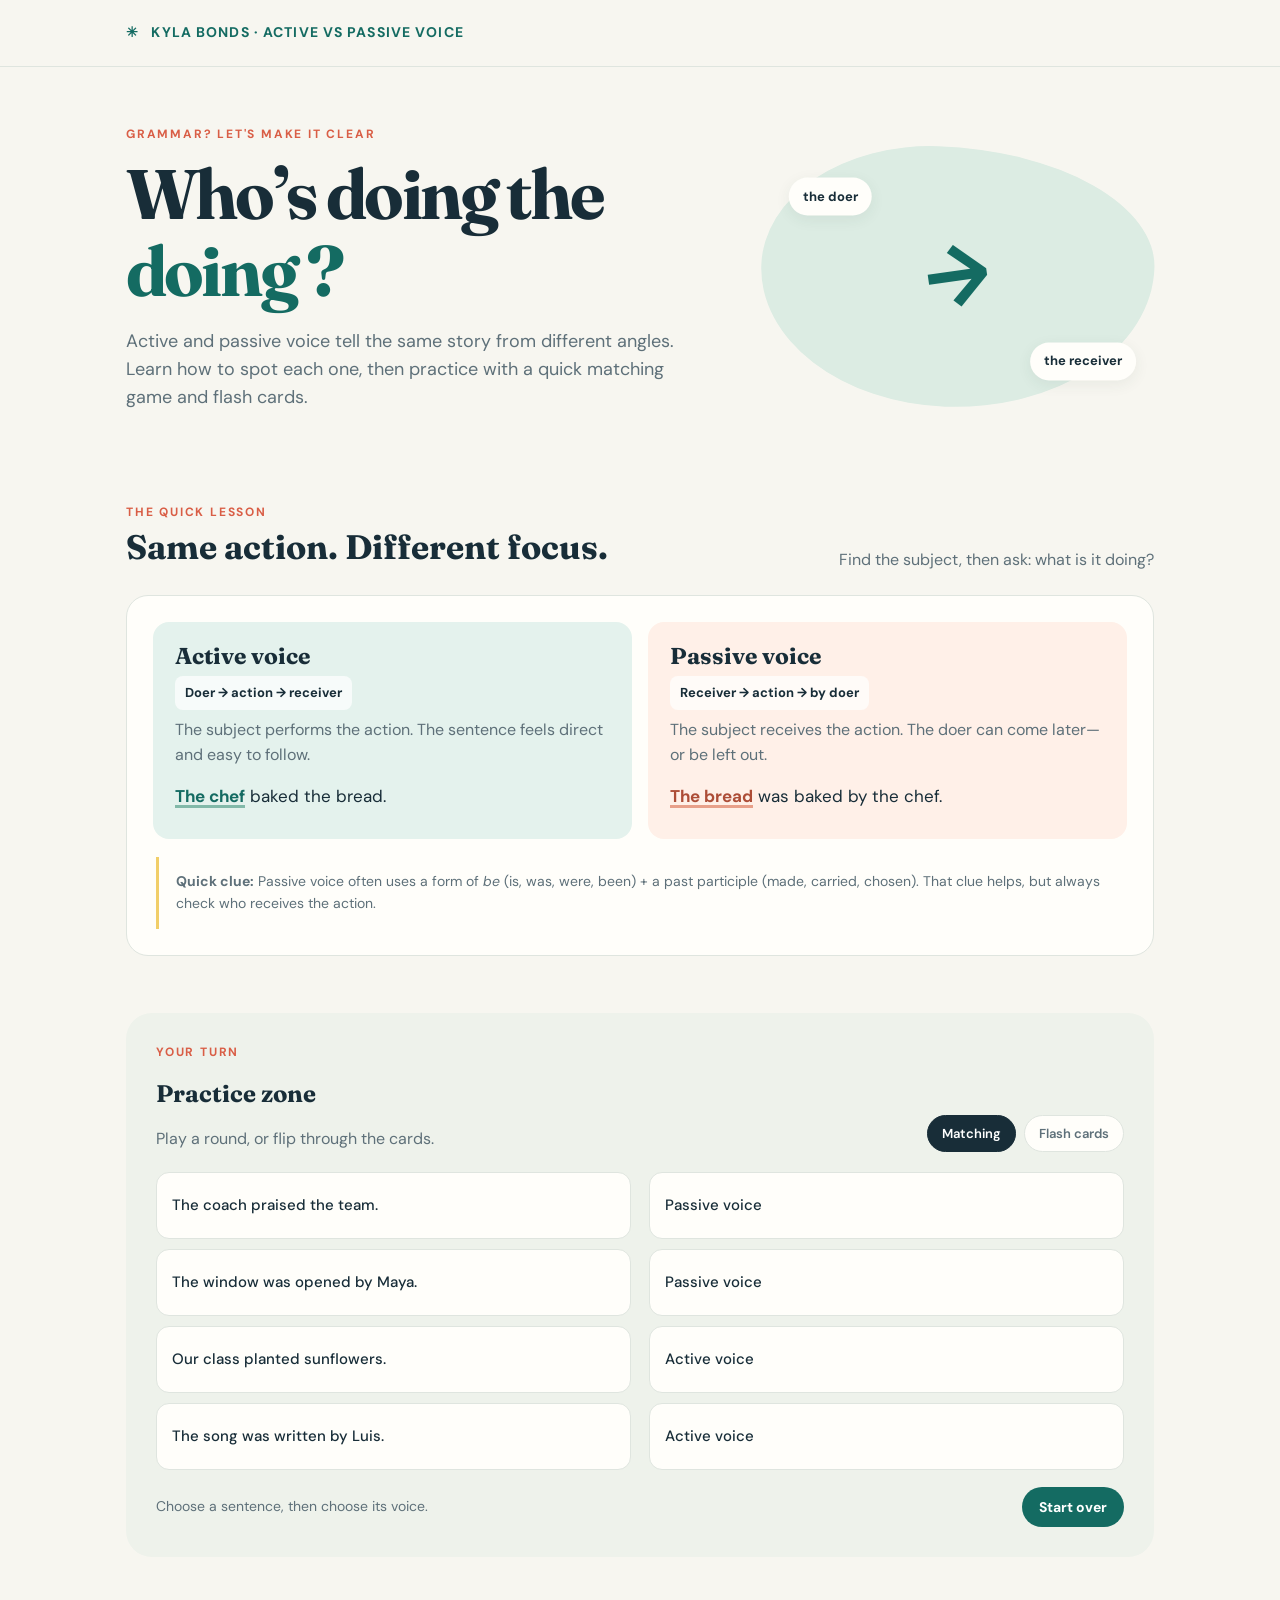
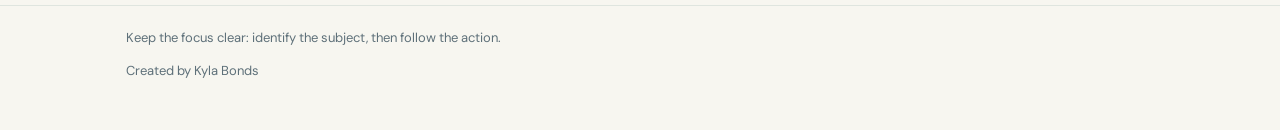
==== avpv/avpv.html @ d5891841 "we got it" ====
<!DOCTYPE html>
<html lang="en">

<head>
    <meta charset="UTF-8">
    <meta name="viewport" content="width=device-width, initial-scale=1">

    <title>Voice Lab — Active & Passive Voice</title>

    <link rel="stylesheet" href="style.css">
    <script src="script.js" defer></script>
</head>

<body>

    <!-- Header -->
    <header class="top">
        <div class="wrap">
            <div class="brand">
                ✳ &nbsp; Kyla Bonds · Active vs Passive Voice
            </div>
        </div>
    </header>

    <main class="wrap">

        <!-- Hero Section -->
        <section class="hero">

            <div>
                <div class="eyebrow">
                    Grammar? Let's make it clear
                </div>

                <h1>
                    Who’s doing the <em>doing ?</em>
                </h1>

                <p class="intro">
                    Active and passive voice tell the same story
                    from different angles. Learn how to spot each
                    one, then practice with a quick matching game
                    and flash cards.
                </p>
            </div>

            <div class="hero-art" aria-hidden="true">
                <span class="tag one">the doer</span>
                <span class="arrow">→</span>
                <span class="tag two">the receiver</span>
            </div>

        </section>


        <!-- Quick Lesson Section -->
        <section class="section" aria-labelledby="lesson-title">

            <div class="section-head">

                <div>
                    <div class="eyebrow">The quick lesson</div>

                    <h2 id="lesson-title">
                        Same action. Different focus.
                    </h2>
                </div>

                <p>
                    Find the subject, then ask: what is it doing?
                </p>

            </div>


            <div class="lesson">

                <div class="lesson-grid">

                    <!-- Active Voice -->
                    <article class="voice-card active">

                        <h3>Active voice</h3>

                        <span class="formula">
                            Doer → action → receiver
                        </span>

                        <p>
                            The subject performs the action.
                            The sentence feels direct and easy
                            to follow.
                        </p>

                        <p class="example">
                            <span class="actor">The chef</span>
                            baked the bread.
                        </p>

                    </article>


                    <!-- Passive Voice -->
                    <article class="voice-card passive">

                        <h3>Passive voice</h3>

                        <span class="formula">
                            Receiver → action → by doer
                        </span>

                        <p>
                            The subject receives the action.
                            The doer can come later—or be left out.
                        </p>

                        <p class="example">
                            <span class="receiver">The bread</span>
                            was baked by the chef.
                        </p>

                    </article>

                </div>


                <!-- Helpful Tip -->
                <div class="tip">
                    <strong>Quick clue:</strong>
                    Passive voice often uses a form of
                    <em>be</em> (is, was, were, been) +
                    a past participle (made, carried, chosen).
                    That clue helps, but always check who
                    receives the action.
                </div>

            </div>

        </section>


        <!-- Interactive Practice Section -->
        <section class="activity" aria-labelledby="practice-title">

            <div class="section-head">

                <div>
                    <div class="eyebrow">Your turn</div>

                    <h2 id="practice-title">
                        Practice zone
                    </h2>

                    <p>
                        Play a round, or flip through the cards.
                    </p>
                </div>


                <!-- Activity Tabs -->
                <div class="tabs" role="tablist">

                    <button
                        class="tab"
                        role="tab"
                        aria-selected="true"
                        aria-controls="matching"
                        id="matching-tab">

                        Matching

                    </button>

                    <button
                        class="tab"
                        role="tab"
                        aria-selected="false"
                        aria-controls="flashcards"
                        id="flashcards-tab">

                        Flash cards

                    </button>

                </div>

            </div>


            <!-- Matching Game -->
            <div
                id="matching"
                class="panel active"
                role="tabpanel"
                aria-labelledby="matching-tab">

                <div class="match-layout">

                    <div
                        class="match-col"
                        id="leftCards"
                        aria-label="Sentences">
                    </div>

                    <div
                        class="match-col"
                        id="rightCards"
                        aria-label="Voice types">
                    </div>

                </div>


                <div class="activity-foot">

                    <span id="matchStatus" aria-live="polite">
                        Choose a sentence, then choose its voice.
                    </span>

                    <button class="button" id="resetMatch">
                        Start over
                    </button>

                </div>

            </div>


            <!-- Flashcards -->
            <div
                id="flashcards"
                class="panel"
                role="tabpanel"
                aria-labelledby="flashcards-tab"
                hidden>

                <div class="flash-wrap">

                    <button
                        class="arrow-btn"
                        id="prevCard"
                        aria-label="Previous card">

                        ‹

                    </button>


                    <div
                        class="flashcard"
                        id="flashcard"
                        tabindex="0"
                        role="button"
                        aria-label="Flash card. Click to reveal answer.">

                    </div>


                    <button
                        class="arrow-btn"
                        id="nextCard"
                        aria-label="Next card">

                        ›

                    </button>

                </div>


                <!-- Flashcard Progress -->
                <div
                    class="progress"
                    role="progressbar"
                    aria-label="Flashcard progress"
                    aria-valuemin="0"
                    aria-valuemax="100">

                    <span id="progressBar"></span>

                </div>

                <p class="flash-foot" id="cardCount"></p>

            </div>

        </section>

    </main>


    <!-- Footer -->
    <footer class="footer">
        <div class="wrap">
            Keep the focus clear: identify the subject,
            then follow the action.

            <p>Created by Kyla Bonds</p>
        </div>
    </footer>

</body>
</html>
---- avpv/style.css ----
/* =========================================
   1. GOOGLE FONTS
========================================= */

@import url('https://fonts.googleapis.com/css2?family=DM+Sans:wght@400;500;600;700&family=Fraunces:opsz,wght@9..144,600;9..144,700&display=swap');


/* =========================================
   2. COLOR VARIABLES
========================================= */

:root {
    --ink: #182d38;
    --muted: #5e7079;

    --paper: #f7f6f0;
    --white: #fffefa;

    --teal: #146b62;
    --teal-light: #e4f2ed;

    --coral: #d95e46;
    --coral-light: #fff0e8;

    --line: #dfe5df;
    --yellow: #f1ce68;
}


/* =========================================
   3. GENERAL STYLES
========================================= */

* {
    box-sizing: border-box;
}

body {
    margin: 0;
    background: var(--paper);
    color: var(--ink);

    font-family: 'DM Sans', sans-serif;
    line-height: 1.55;
}

a {
    color: inherit;
}

.wrap {
    max-width: 1080px;
    margin: auto;
    padding: 0 26px;
}

h1,
h2,
h3 {
    font-family: 'Fraunces', Georgia, serif;
    line-height: 1.1;
}


/* =========================================
   4. HEADER
========================================= */

.top {
    padding: 22px 0;
    border-bottom: 1px solid var(--line);
}

.brand {
    color: var(--teal);

    font-size: 14px;
    font-weight: 700;
    letter-spacing: .08em;
    text-transform: uppercase;
}


/* =========================================
   5. HERO SECTION
========================================= */

.hero {
    padding: 58px 0 38px;

    display: grid;
    grid-template-columns: 1.2fr .8fr;
    gap: 45px;
    align-items: center;
}

.eyebrow {
    color: var(--coral);

    font-size: 12px;
    font-weight: 700;
    letter-spacing: .15em;
    text-transform: uppercase;
}

h1 {
    max-width: 650px;
    margin: 13px 0 18px;

    font-size: clamp(42px, 6vw, 70px);
    letter-spacing: -.04em;
}

h1 em {
    color: var(--teal);
    font-style: normal;
}

.intro {
    max-width: 580px;

    color: var(--muted);
    font-size: 18px;
}


/* Hero Graphic */

.hero-art {
    height: 260px;

    background: #dcece3;
    border-radius: 44% 56% 52% 48% / 48% 44% 56% 52%;

    display: grid;
    place-items: center;

    position: relative;
    transform: rotate(2deg);
}

.hero-art .arrow {
    color: var(--teal);
    font-size: 84px;
    font-weight: 700;

    transform: rotate(-10deg);
}

.hero-art .tag {
    position: absolute;

    padding: 9px 14px;

    background: var(--white);
    border-radius: 99px;

    font-size: 13px;
    font-weight: 700;

    box-shadow: 0 4px 15px #27423a12;
    transform: rotate(-2deg);
}

.tag.one {
    top: 35px;
    left: 25px;
}

.tag.two {
    right: 15px;
    bottom: 31px;
}


/* =========================================
   6. QUICK LESSON SECTION
========================================= */

.section {
    padding: 35px 0 52px;
}

.section-head {
    margin-bottom: 22px;

    display: flex;
    justify-content: space-between;
    align-items: end;
    gap: 20px;
}

.section h2 {
    margin: 7px 0;
    font-size: 34px;
}

.section-head p {
    margin: 0;
    color: var(--muted);
}


/* Lesson Container */

.lesson {
    padding: 26px;

    background: var(--white);
    border: 1px solid var(--line);
    border-radius: 22px;
}

.lesson-grid {
    display: grid;
    grid-template-columns: 1fr 1fr;
    gap: 16px;
}


/* Active and Passive Cards */

.voice-card {
    padding: 22px;
    border-radius: 16px;
}

.voice-card.active {
    background: var(--teal-light);
}

.voice-card.passive {
    background: var(--coral-light);
}

.voice-card h3 {
    margin: 0 0 7px;
    font-size: 23px;
}

.voice-card p {
    margin: 8px 0;
    color: var(--muted);
}

.formula {
    display: inline-block;

    padding: 7px 10px;

    background: #ffffffb8;
    border-radius: 8px;

    font-size: 13px;
    font-weight: 700;
}


/* Sentence Examples */

.example {
    margin-top: 15px !important;

    color: var(--ink) !important;
    font-size: 17px;
}

.actor {
    color: var(--teal);
    font-weight: 700;

    text-decoration: underline;
    text-decoration-color: #82b9a9;
    text-decoration-thickness: 3px;
    text-underline-offset: 3px;
}

.receiver {
    color: #ad4d37;
    font-weight: 700;

    text-decoration: underline;
    text-decoration-color: #e8a08a;
    text-decoration-thickness: 3px;
    text-underline-offset: 3px;
}


/* Quick Tip */

.tip {
    margin: 18px 3px 0;
    padding: 14px 17px;

    border-left: 3px solid var(--yellow);

    color: var(--muted);
    font-size: 14px;
}


/* =========================================
   7. PRACTICE ZONE
========================================= */

.activity {
    margin: 5px 0 48px;
    padding: 30px;

    background: #eef2eb;
    border-radius: 26px;
}

.activity .section-head {
    margin-bottom: 20px;
}


/* =========================================
   8. ACTIVITY TABS
========================================= */

.tabs {
    display: flex;
    gap: 8px;
}

.tab {
    padding: 9px 14px;

    background: var(--white);
    border: 1px solid var(--line);
    border-radius: 99px;

    color: var(--muted);
    font: 600 13px 'DM Sans', sans-serif;

    cursor: pointer;
}

.tab[aria-selected="true"] {
    background: var(--ink);
    border-color: var(--ink);
    color: white;
}


/* Activity Panels */

.panel {
    display: none;
}

.panel.active {
    display: block;
}


/* =========================================
   9. MATCHING GAME
========================================= */

.match-layout {
    display: grid;
    grid-template-columns: 1fr 1fr;
    gap: 18px;
}

.match-col {
    display: grid;
    gap: 10px;
}

.match-card {
    min-height: 67px;
    padding: 15px;

    background: var(--white);
    border: 1px solid var(--line);
    border-radius: 13px;

    color: var(--ink);
    text-align: left;
    font: 500 15px/1.4 'DM Sans', sans-serif;

    cursor: pointer;
    transition: .18s;
}

.match-card:hover {
    border-color: var(--teal);
    transform: translateY(-1px);
}

.match-card.selected {
    background: var(--teal-light);
    outline: 2px solid var(--teal);
}

.match-card.matched {
    background: #e2f1e9;
    border-color: #74b29d;
    cursor: default;
}

.match-card.wrong {
    animation: shake .25s;
}


/* Incorrect Match Animation */

@keyframes shake {
    25% {
        transform: translateX(-4px);
    }

    75% {
        transform: translateX(4px);
    }
}


/* Matching Game Footer */

.activity-foot {
    margin-top: 17px;

    display: flex;
    align-items: center;
    justify-content: space-between;

    color: var(--muted);
    font-size: 14px;
}


/* Buttons */

.button {
    padding: 11px 17px;

    background: var(--teal);
    border: 0;
    border-radius: 99px;

    color: white;
    font: 700 14px 'DM Sans', sans-serif;

    cursor: pointer;
}

.button:hover {
    background: #0d514b;
}


/* =========================================
   10. FLASHCARDS
========================================= */

.flash-wrap {
    max-width: 660px;
    margin: 0 auto;

    display: grid;
    grid-template-columns: 48px 1fr 48px;
    align-items: center;
    gap: 13px;
}


/* Previous and Next Buttons */

.arrow-btn {
    width: 44px;
    height: 44px;

    background: var(--white);
    border: 1px solid var(--line);
    border-radius: 50%;

    color: var(--ink);
    font-size: 20px;

    cursor: pointer;
}


/* Flashcard Design */

.flashcard {
    min-height: 205px;
    padding: 30px;

    background: var(--white);
    border: 1px solid var(--line);
    border-radius: 20px;

    display: flex;
    flex-direction: column;
    align-items: center;
    justify-content: center;

    text-align: center;
    cursor: pointer;

    box-shadow: 0 7px 25px #263b2e09;
}

.flashcard .small {
    color: var(--teal);

    font-size: 11px;
    font-weight: 700;
    letter-spacing: .15em;
    text-transform: uppercase;
}

.flashcard .phrase {
    margin: 16px 0;

    font: 600 27px/1.25 'Fraunces', Georgia, serif;
}

.flashcard .hint {
    color: var(--muted);
    font-size: 13px;
}

.flashcard.revealed {
    background: #e5f1e9;
}


/* Flashcard Progress Bar */

.progress {
    max-width: 600px;
    height: 5px;
    margin: 14px auto 0;

    background: #dce3db;
    border-radius: 9px;
    overflow: hidden;
}

.progress span {
    display: block;
    width: 0;
    height: 100%;

    background: var(--teal);
    transition: width .2s;
}

.flash-foot {
    margin: 13px 0 0;

    color: var(--muted);
    font-size: 13px;
    text-align: center;
}


/* =========================================
   11. FOOTER
========================================= */

.footer {
    padding: 22px 0 35px;

    border-top: 1px solid var(--line);

    color: var(--muted);
    font-size: 13px;
}


/* =========================================
   12. RESPONSIVE DESIGN
========================================= */

@media (max-width: 700px) {

    /* Hero */

    .hero {
        padding-top: 40px;

        grid-template-columns: 1fr;
        gap: 20px;
    }

    .hero-art {
        width: 85%;
        height: 170px;
        margin: 0 auto;
    }

    .hero-art .arrow {
        font-size: 60px;
    }


    /* Section Headings */

    .section-head {
        align-items: start;
        flex-direction: column;
    }


    /* Lesson and Matching */

    .lesson-grid,
    .match-layout {
        grid-template-columns: 1fr;
    }


    /* Practice Zone */

    .activity {
        padding: 22px 16px;
    }

    .tabs {
        width: 100%;
    }

    .tab {
        flex: 1;
    }

    .match-card {
        min-height: 58px;
    }


    /* Flashcards */

    .flash-wrap {
        grid-template-columns: 38px 1fr 38px;
        gap: 6px;
    }

    .arrow-btn {
        width: 36px;
        height: 36px;
    }

    .flashcard {
        min-height: 200px;
        padding: 20px;
    }

    .flashcard .phrase {
        font-size: 23px;
    }

}
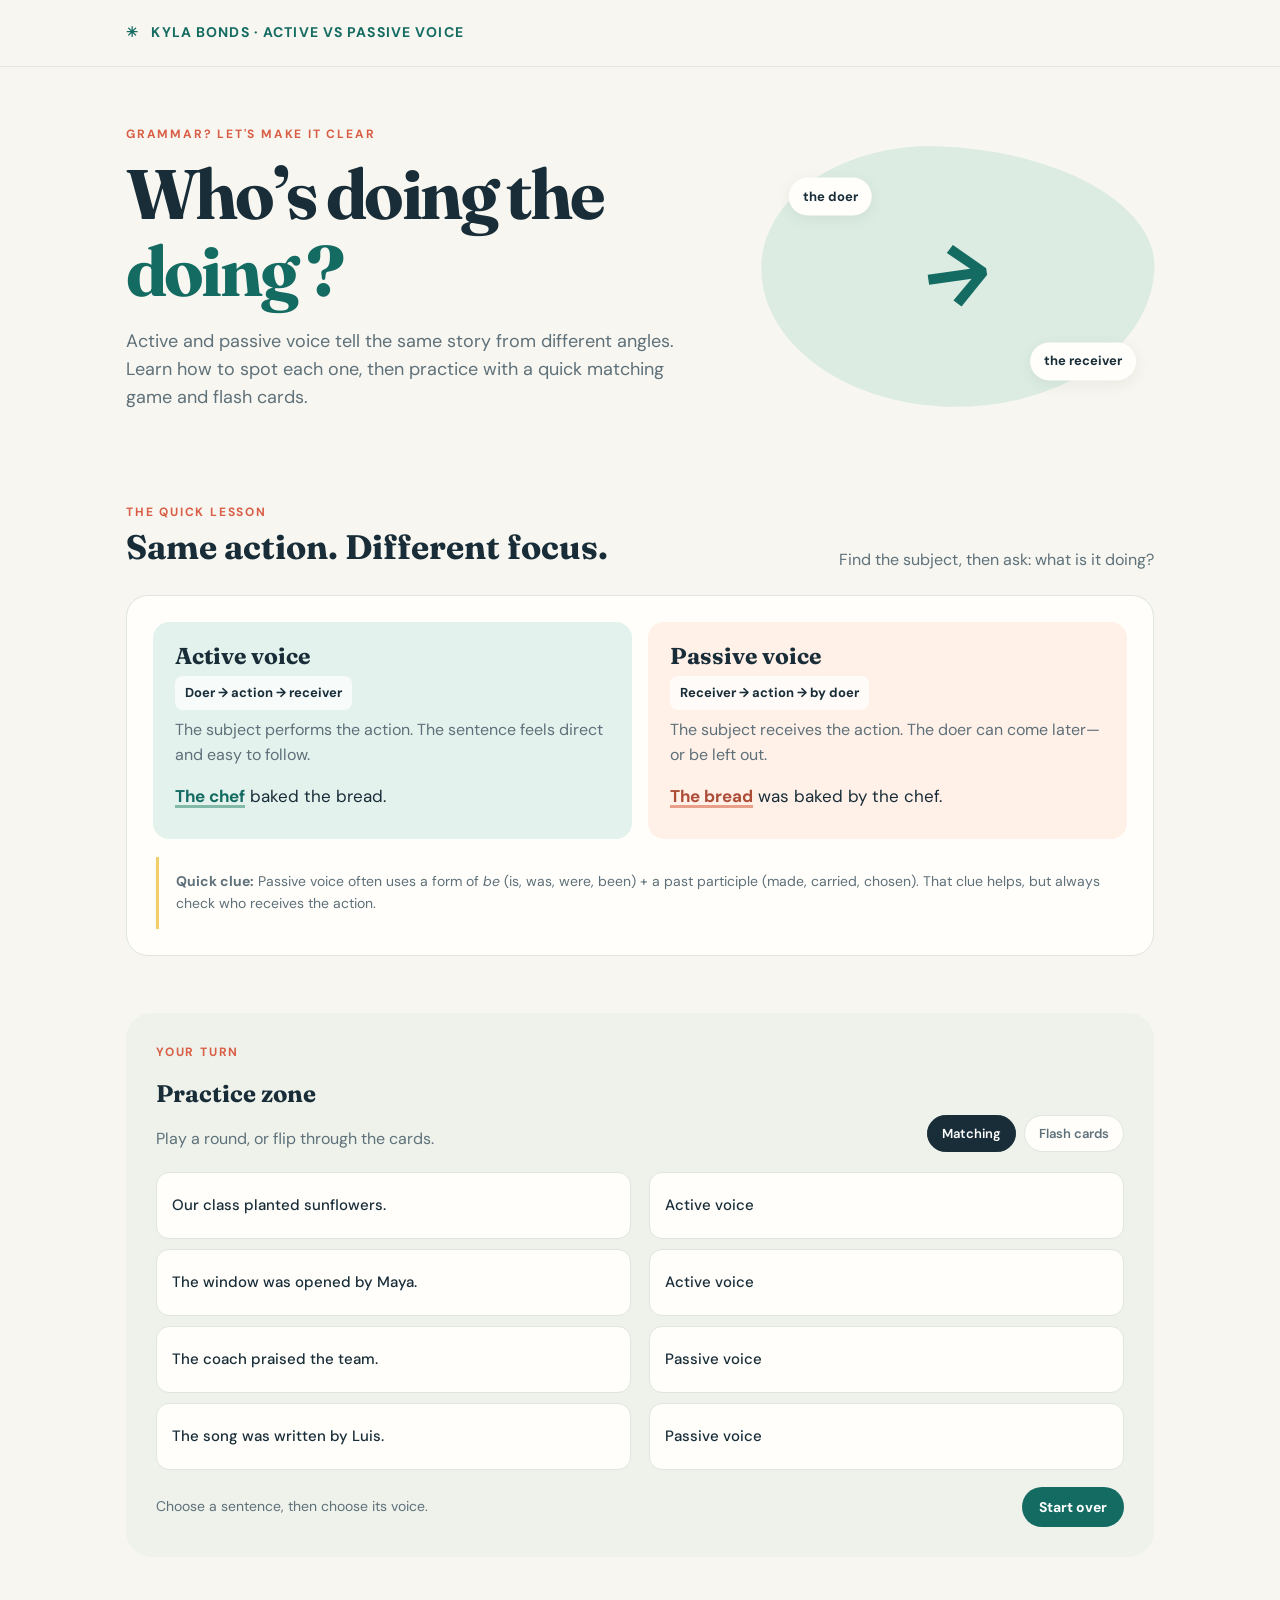
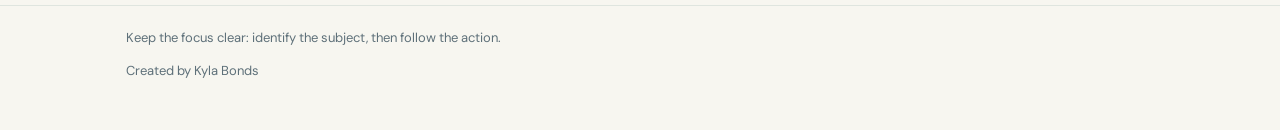
==== commit a0cee6c8: "wc" ====
--- a/avpv/avpv.html
+++ b/avpv/avpv.html
@@ -6,7 +6,7 @@
     <meta charset="UTF-8">
     <meta name="viewport" content="width=device-width, initial-scale=1">
 
-    <title>Voice Lab — Active & Passive Voice</title>
+    <title> Kyla Bonds — Active & Passive Voice</title>
 
     <link rel="stylesheet" href="style.css">
     <script src="script.js" defer></script>
